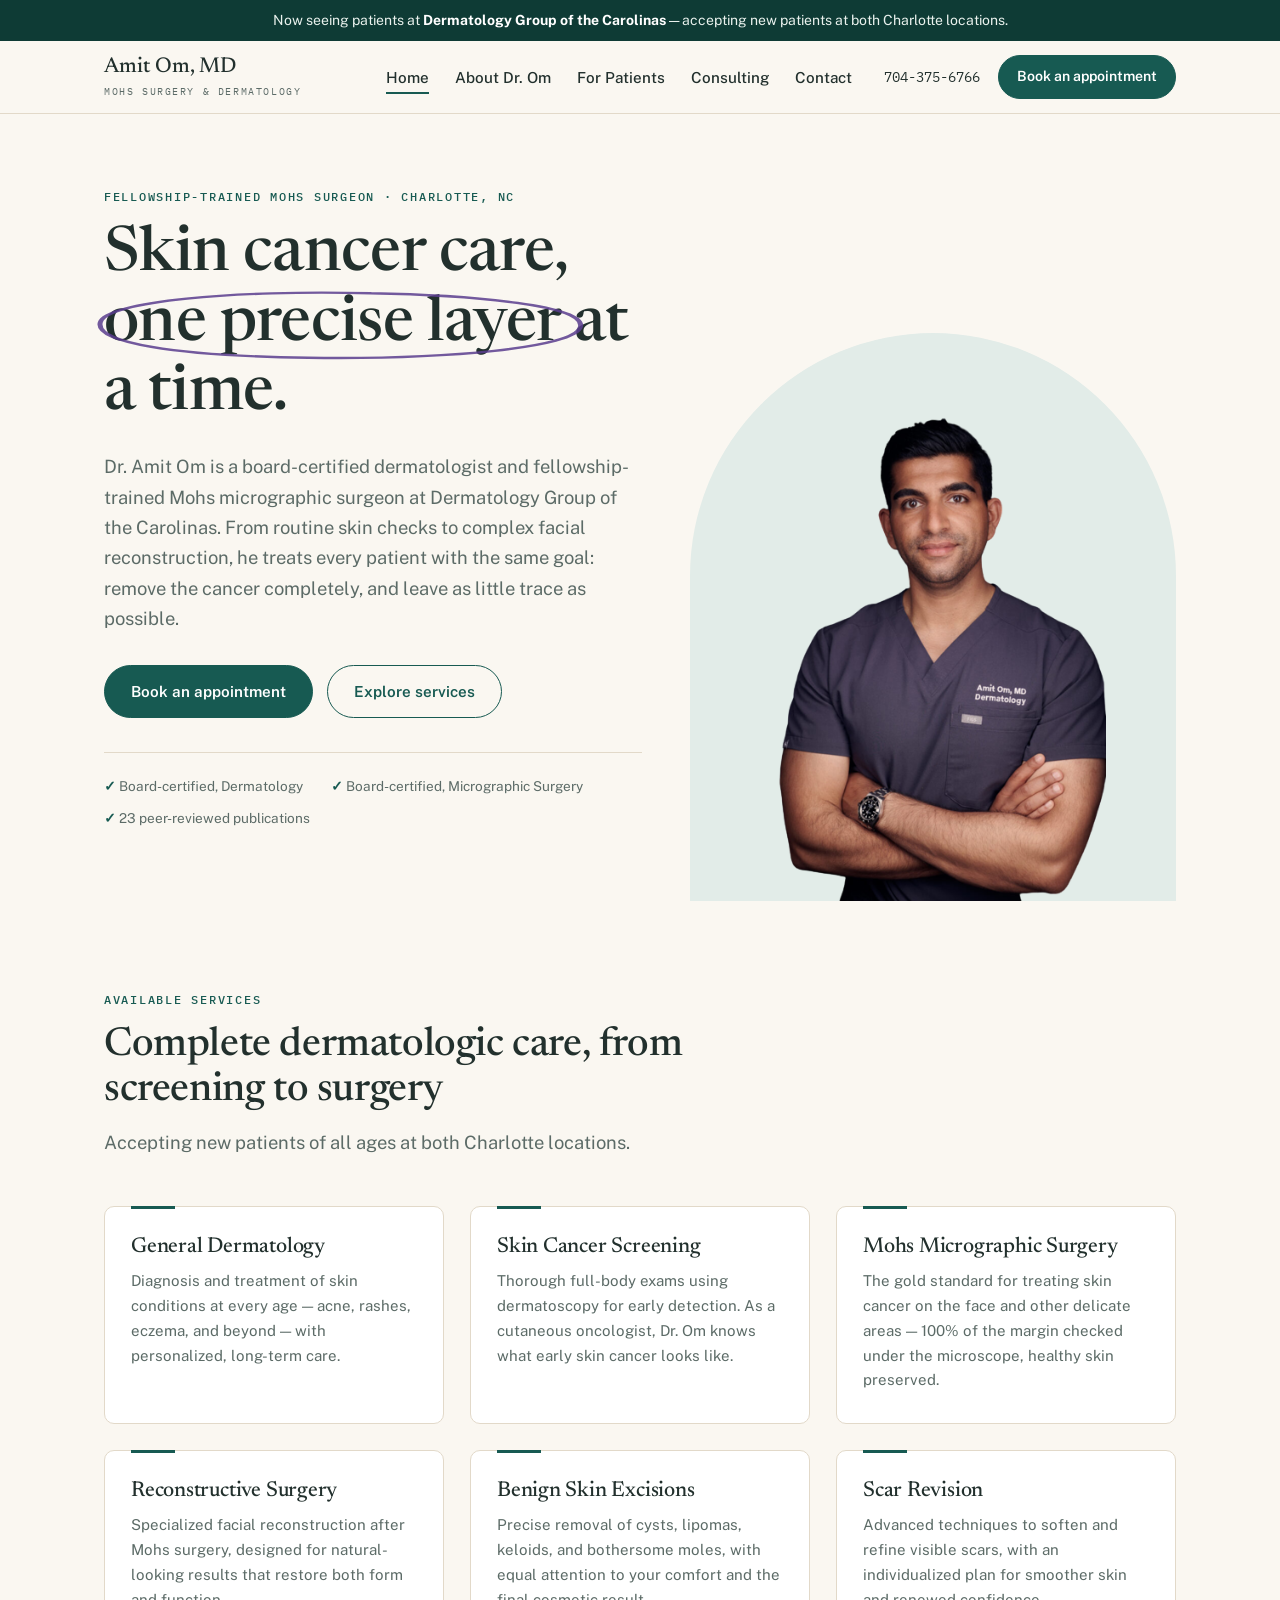
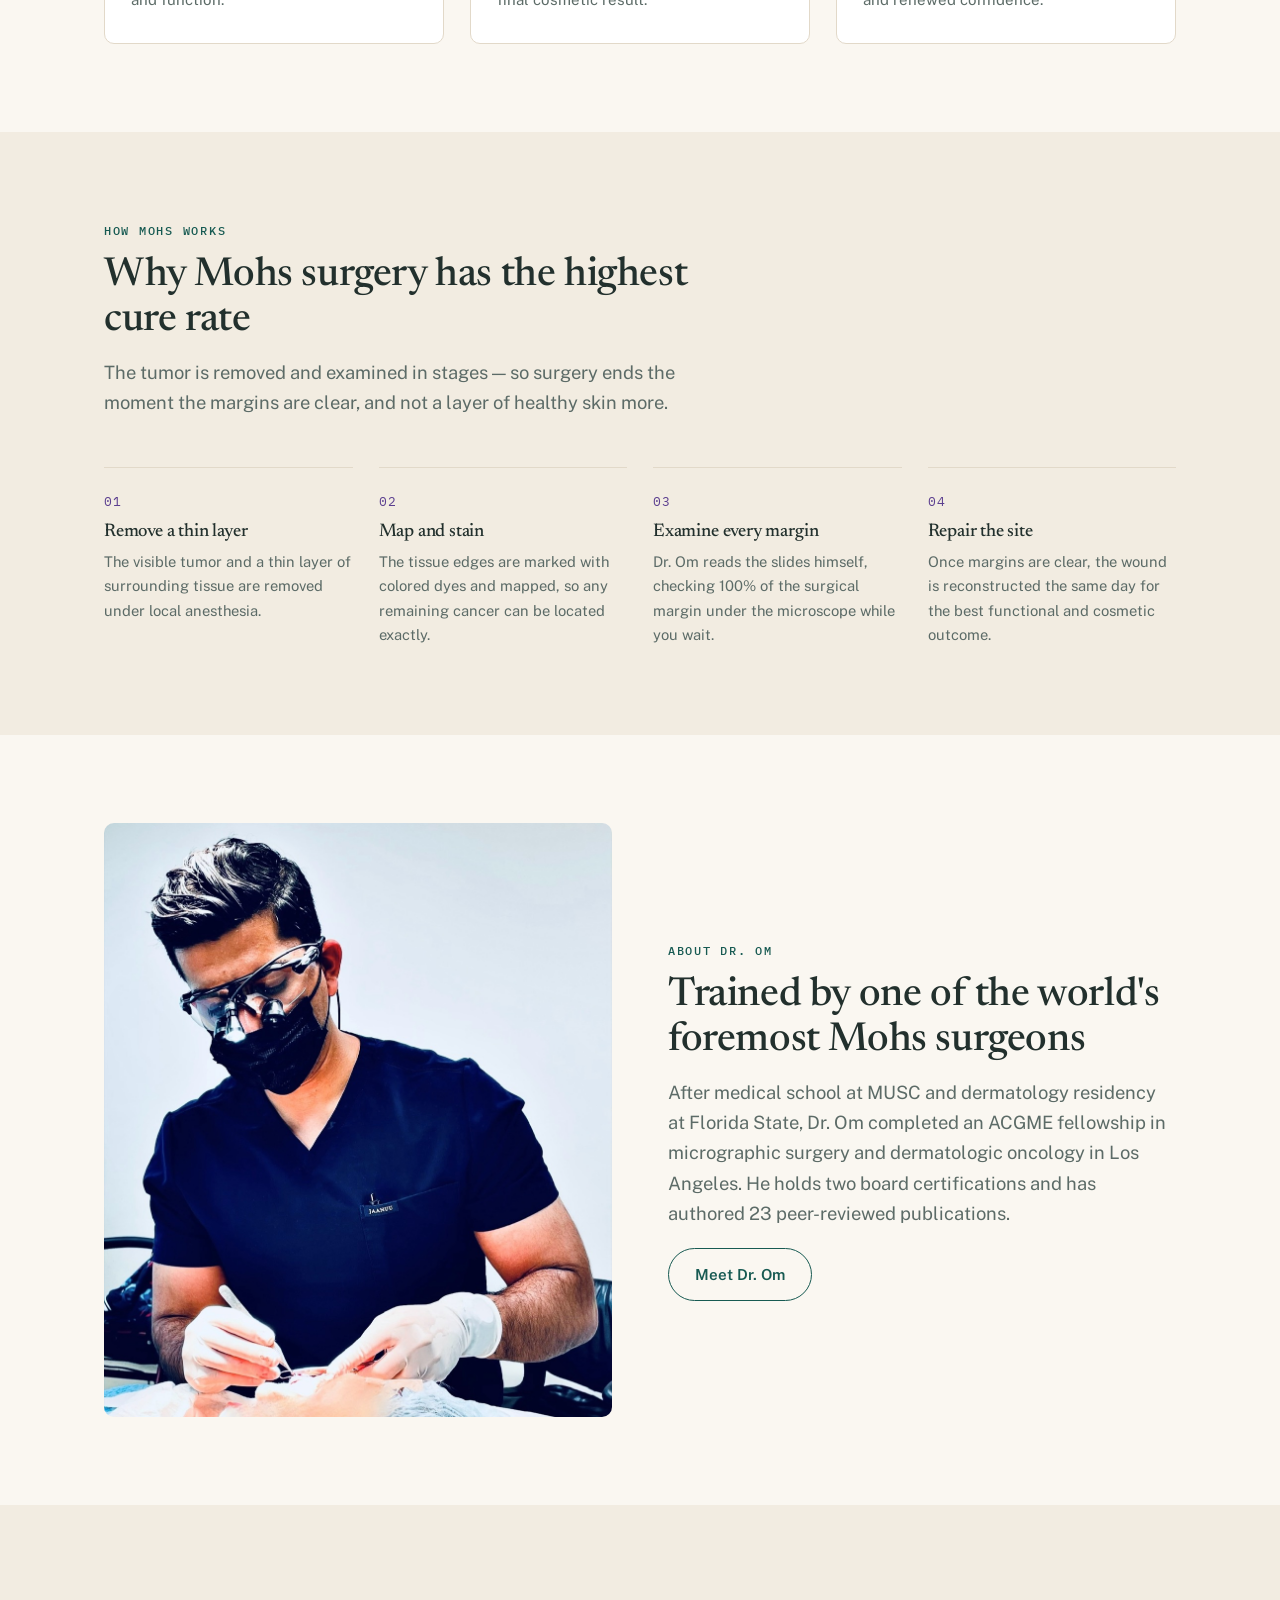
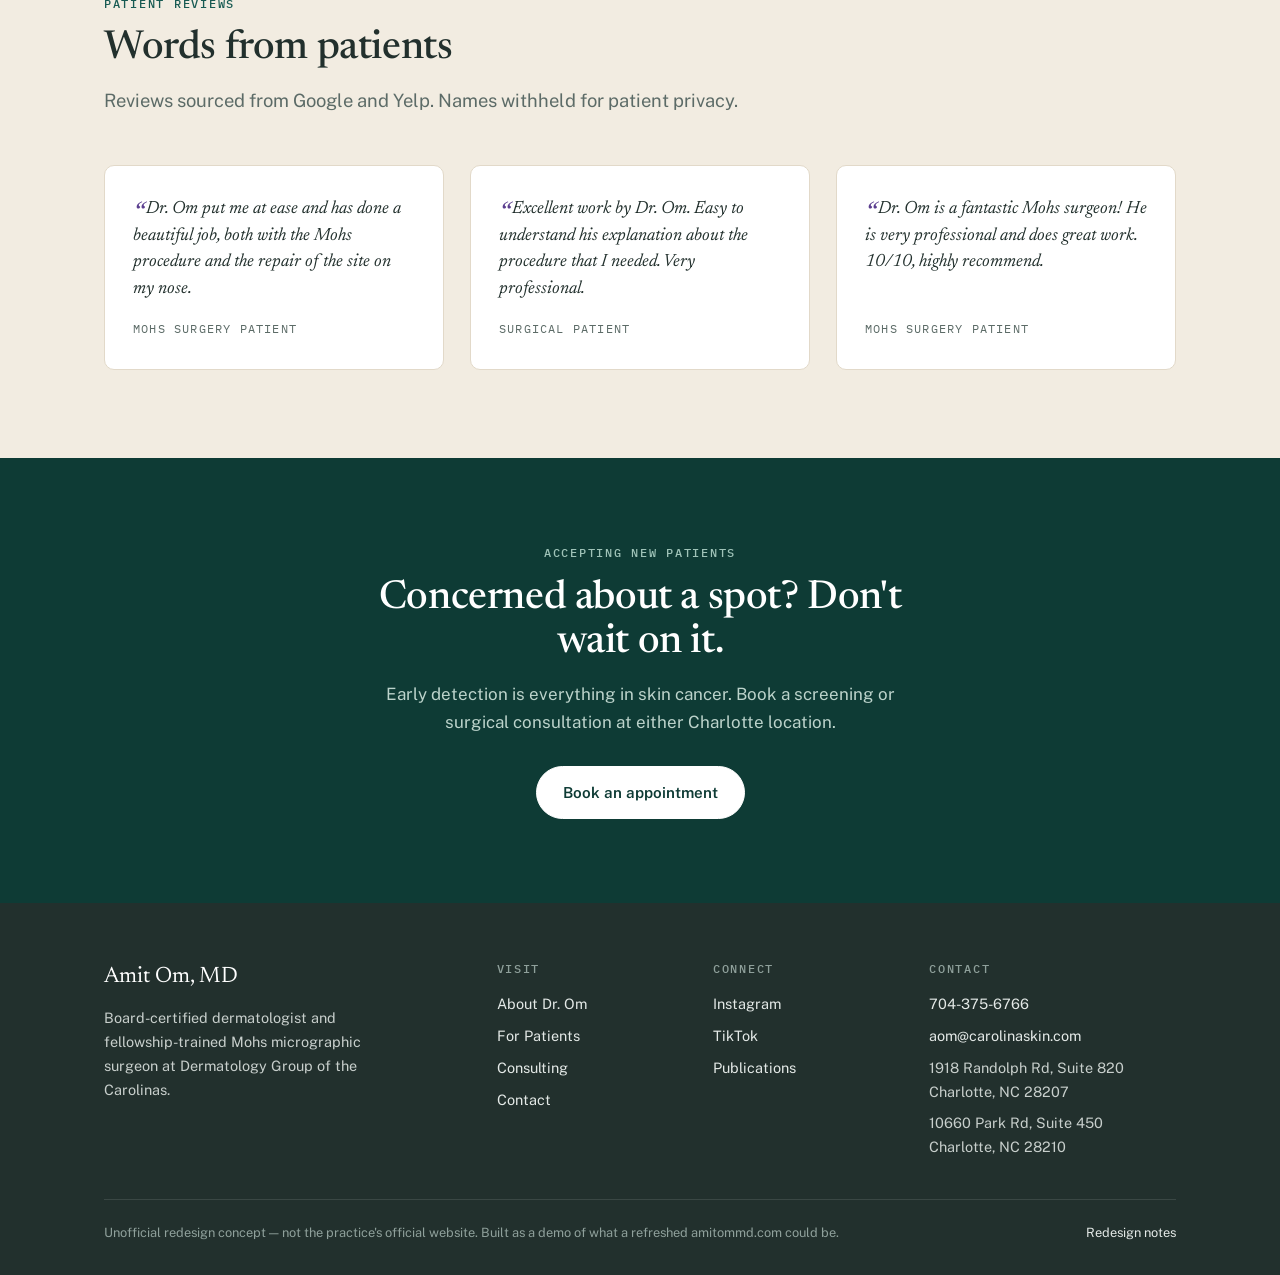
==== index.html @ 62d7ec20 "Redesign concept for amitommd.com — static site, audit, and style guide Co-Authored-By: Claude Fable" ====
<!doctype html>
<html lang="en">
<head>
<meta charset="utf-8">
<meta name="viewport" content="width=device-width, initial-scale=1">
<title>Amit Om, MD — Mohs Surgeon &amp; Dermatologist in Charlotte, NC</title>
<meta name="description" content="Dr. Amit Om is a board-certified dermatologist and fellowship-trained Mohs micrographic surgeon at Dermatology Group of the Carolinas in Charlotte, NC. Skin cancer surgery, screenings, and general dermatology.">
<meta property="og:title" content="Amit Om, MD — Mohs Surgeon &amp; Dermatologist in Charlotte, NC">
<meta property="og:description" content="Board-certified dermatologist and fellowship-trained Mohs surgeon. Accepting new patients in Charlotte, NC.">
<meta property="og:type" content="website">
<link rel="icon" href="img/favicon.svg" type="image/svg+xml">
<link rel="preconnect" href="https://fonts.googleapis.com">
<link rel="preconnect" href="https://fonts.gstatic.com" crossorigin>
<link href="https://fonts.googleapis.com/css2?family=Newsreader:ital,opsz,wght@0,6..72,400;0,6..72,500;1,6..72,400;1,6..72,500&family=Public+Sans:wght@400;500;600;700&family=IBM+Plex+Mono:wght@400;500&display=swap" rel="stylesheet">
<link rel="stylesheet" href="css/style.css">
</head>
<body>

<p class="announce">Now seeing patients at <strong>Dermatology Group of the Carolinas</strong> — accepting new patients at both Charlotte locations.</p>

<header class="site-header">
  <div class="wrap nav-bar">
    <a class="wordmark" href="index.html">
      <span class="name">Amit Om, MD</span>
      <span class="spec">Mohs Surgery &amp; Dermatology</span>
    </a>
    <button class="nav-toggle" aria-expanded="false" aria-label="Open menu">☰</button>
    <ul class="nav-links">
      <li><a href="index.html" aria-current="page">Home</a></li>
      <li><a href="about.html">About Dr. Om</a></li>
      <li><a href="for-patients.html">For Patients</a></li>
      <li><a href="consulting.html">Consulting</a></li>
      <li><a href="contact.html">Contact</a></li>
    </ul>
    <div class="nav-cta">
      <a class="nav-phone" href="tel:7043756766">704-375-6766</a>
      <a class="btn btn-solid btn-sm" href="contact.html">Book an appointment</a>
    </div>
  </div>
</header>

<main>

<section class="hero">
  <div class="wrap hero-grid">
    <div class="hero-copy">
      <span class="eyebrow">Fellowship-Trained Mohs Surgeon · Charlotte, NC</span>
      <h1>Skin cancer care,
        <span class="marker">one precise layer
          <svg viewBox="0 0 268 86" preserveAspectRatio="none" aria-hidden="true">
            <path d="M150,8 C205,10 262,22 259,45 C256,68 190,81 118,79 C48,77 7,62 10,40 C13,17 80,4 150,8"/>
          </svg>
        </span>
        at a time.</h1>
      <p class="lede">Dr. Amit Om is a board-certified dermatologist and fellowship-trained Mohs micrographic surgeon at Dermatology Group of the Carolinas. From routine skin checks to complex facial reconstruction, he treats every patient with the same goal: remove the cancer completely, and leave as little trace as possible.</p>
      <div class="hero-actions">
        <a class="btn btn-solid" href="contact.html">Book an appointment</a>
        <a class="btn btn-ghost" href="#services">Explore services</a>
      </div>
      <div class="trust-row">
        <span>Board-certified, Dermatology</span>
        <span>Board-certified, Micrographic Surgery</span>
        <span>23 peer-reviewed publications</span>
      </div>
    </div>
    <figure class="hero-figure">
      <img src="img/dr-om-portrait.png" alt="Dr. Amit Om in surgical scrubs, arms crossed" width="408" height="612" fetchpriority="high">
    </figure>
  </div>
</section>

<section class="section" id="services">
  <div class="wrap">
    <div class="section-head rv">
      <span class="eyebrow">Available Services</span>
      <h2>Complete dermatologic care, from screening to surgery</h2>
      <p class="lede">Accepting new patients of all ages at both Charlotte locations.</p>
    </div>
    <div class="svc-grid">
      <article class="svc rv">
        <h3>General Dermatology</h3>
        <p>Diagnosis and treatment of skin conditions at every age — acne, rashes, eczema, and beyond — with personalized, long-term care.</p>
      </article>
      <article class="svc rv">
        <h3>Skin Cancer Screening</h3>
        <p>Thorough full-body exams using dermatoscopy for early detection. As a cutaneous oncologist, Dr. Om knows what early skin cancer looks like.</p>
      </article>
      <article class="svc rv">
        <h3>Mohs Micrographic Surgery</h3>
        <p>The gold standard for treating skin cancer on the face and other delicate areas — 100% of the margin checked under the microscope, healthy skin preserved.</p>
      </article>
      <article class="svc rv">
        <h3>Reconstructive Surgery</h3>
        <p>Specialized facial reconstruction after Mohs surgery, designed for natural-looking results that restore both form and function.</p>
      </article>
      <article class="svc rv">
        <h3>Benign Skin Excisions</h3>
        <p>Precise removal of cysts, lipomas, keloids, and bothersome moles, with equal attention to your comfort and the final cosmetic result.</p>
      </article>
      <article class="svc rv">
        <h3>Scar Revision</h3>
        <p>Advanced techniques to soften and refine visible scars, with an individualized plan for smoother skin and renewed confidence.</p>
      </article>
    </div>
  </div>
</section>

<section class="section section-tint">
  <div class="wrap">
    <div class="section-head rv">
      <span class="eyebrow">How Mohs Works</span>
      <h2>Why Mohs surgery has the highest cure rate</h2>
      <p class="lede">The tumor is removed and examined in stages — so surgery ends the moment the margins are clear, and not a layer of healthy skin more.</p>
    </div>
    <div class="steps">
      <div class="step rv">
        <h3>Remove a thin layer</h3>
        <p>The visible tumor and a thin layer of surrounding tissue are removed under local anesthesia.</p>
      </div>
      <div class="step rv">
        <h3>Map and stain</h3>
        <p>The tissue edges are marked with colored dyes and mapped, so any remaining cancer can be located exactly.</p>
      </div>
      <div class="step rv">
        <h3>Examine every margin</h3>
        <p>Dr. Om reads the slides himself, checking 100% of the surgical margin under the microscope while you wait.</p>
      </div>
      <div class="step rv">
        <h3>Repair the site</h3>
        <p>Once margins are clear, the wound is reconstructed the same day for the best functional and cosmetic outcome.</p>
      </div>
    </div>
  </div>
</section>

<section class="section">
  <div class="wrap split">
    <img class="rv" src="img/dr-om-surgery.jpg" alt="Dr. Om performing Mohs surgery wearing surgical loupes" width="1027" height="1200" loading="lazy">
    <div class="rv">
      <span class="eyebrow">About Dr. Om</span>
      <h2>Trained by one of the world's foremost Mohs surgeons</h2>
      <p class="lede">After medical school at MUSC and dermatology residency at Florida State, Dr. Om completed an ACGME fellowship in micrographic surgery and dermatologic oncology in Los Angeles. He holds two board certifications and has authored 23 peer-reviewed publications.</p>
      <a class="btn btn-ghost" href="about.html">Meet Dr. Om</a>
    </div>
  </div>
</section>

<section class="section section-tint">
  <div class="wrap">
    <div class="section-head rv">
      <span class="eyebrow">Patient Reviews</span>
      <h2>Words from patients</h2>
      <p class="lede">Reviews sourced from Google and Yelp. Names withheld for patient privacy.</p>
    </div>
    <div class="quote-grid">
      <figure class="quote rv">
        <blockquote>Dr. Om put me at ease and has done a beautiful job, both with the Mohs procedure and the repair of the site on my nose.</blockquote>
        <cite>Mohs surgery patient</cite>
      </figure>
      <figure class="quote rv">
        <blockquote>Excellent work by Dr. Om. Easy to understand his explanation about the procedure that I needed. Very professional.</blockquote>
        <cite>Surgical patient</cite>
      </figure>
      <figure class="quote rv">
        <blockquote>Dr. Om is a fantastic Mohs surgeon! He is very professional and does great work. 10/10, highly recommend.</blockquote>
        <cite>Mohs surgery patient</cite>
      </figure>
    </div>
  </div>
</section>

<section class="cta-band">
  <span class="eyebrow" style="color:#9FC3B8">Accepting New Patients</span>
  <h2>Concerned about a spot? Don't wait on it.</h2>
  <p>Early detection is everything in skin cancer. Book a screening or surgical consultation at either Charlotte location.</p>
  <a class="btn" href="contact.html">Book an appointment</a>
</section>

</main>

<footer class="site-footer">
  <div class="wrap">
    <div class="footer-grid">
      <div>
        <p class="footer-word">Amit Om, MD</p>
        <p style="margin-top:10px; max-width:34ch;">Board-certified dermatologist and fellowship-trained Mohs micrographic surgeon at Dermatology Group of the Carolinas.</p>
      </div>
      <div>
        <h4>Visit</h4>
        <ul>
          <li><a href="about.html">About Dr. Om</a></li>
          <li><a href="for-patients.html">For Patients</a></li>
          <li><a href="consulting.html">Consulting</a></li>
          <li><a href="contact.html">Contact</a></li>
        </ul>
      </div>
      <div>
        <h4>Connect</h4>
        <ul>
          <li><a href="https://www.instagram.com/amitommd/" rel="noopener">Instagram</a></li>
          <li><a href="https://www.tiktok.com/@amitommd" rel="noopener">TikTok</a></li>
          <li><a href="https://pubmed.ncbi.nlm.nih.gov/?term=amit+om" rel="noopener">Publications</a></li>
        </ul>
      </div>
      <div>
        <h4>Contact</h4>
        <ul>
          <li><a href="tel:7043756766">704-375-6766</a></li>
          <li><a href="mailto:aom@carolinaskin.com">aom@carolinaskin.com</a></li>
          <li>1918 Randolph Rd, Suite 820<br>Charlotte, NC 28207</li>
          <li>10660 Park Rd, Suite 450<br>Charlotte, NC 28210</li>
        </ul>
      </div>
    </div>
    <div class="footer-note">
      <span>Unofficial redesign concept — not the practice's official website. Built as a demo of what a refreshed amitommd.com could be.</span>
      <span><a href="audit.html">Redesign notes</a></span>
    </div>
  </div>
</footer>

<script src="js/main.js"></script>
</body>
</html>
---- css/style.css ----
/* ============================================================
   Amit Om, MD — redesign concept
   Palette: ivory paper, deep teal, ink, gentian-violet marker
   Type: Newsreader (display) · Public Sans (body) · IBM Plex Mono (labels)
   ============================================================ */

:root {
  --paper: #FAF7F1;
  --paper-2: #F2ECE1;
  --ink: #22302D;
  --ink-2: #5C6B67;
  --teal: #175A52;
  --teal-deep: #0E3B35;
  --teal-tint: #E2ECE8;
  --violet: #5B3E8F;
  --line: #E2D9C9;
  --white: #FFFFFF;
  --display: "Newsreader", Georgia, serif;
  --body: "Public Sans", -apple-system, "Segoe UI", sans-serif;
  --mono: "IBM Plex Mono", ui-monospace, monospace;
  --wrap: 1120px;
  --radius: 10px;
}

* { margin: 0; padding: 0; box-sizing: border-box; }
html { scroll-behavior: smooth; }
@media (prefers-reduced-motion: reduce) {
  html { scroll-behavior: auto; }
  *, *::before, *::after { animation: none !important; transition: none !important; }
}

body {
  font-family: var(--body);
  font-size: 1.0625rem;
  line-height: 1.65;
  color: var(--ink);
  background: var(--paper);
  -webkit-font-smoothing: antialiased;
}

img { max-width: 100%; height: auto; display: block; }
a { color: var(--teal); }
a:focus-visible, button:focus-visible, summary:focus-visible {
  outline: 2px solid var(--violet);
  outline-offset: 3px;
  border-radius: 2px;
}

.wrap { max-width: var(--wrap); margin: 0 auto; padding: 0 24px; }

/* ---------- type ---------- */
h1, h2, h3 { font-family: var(--display); font-weight: 500; line-height: 1.12; letter-spacing: -0.01em; }
h1 { font-size: clamp(2.4rem, 5.4vw, 3.9rem); }
h2 { font-size: clamp(1.8rem, 3.4vw, 2.5rem); }
h3 { font-size: 1.35rem; }

.eyebrow {
  font-family: var(--mono);
  font-size: 0.78rem;
  font-weight: 500;
  letter-spacing: 0.14em;
  text-transform: uppercase;
  color: var(--teal);
  display: block;
  margin-bottom: 14px;
}

.lede { font-size: 1.15rem; color: var(--ink-2); max-width: 58ch; }

/* ---------- announcement ---------- */
.announce {
  background: var(--teal-deep);
  color: #EAF2EE;
  text-align: center;
  font-size: 0.875rem;
  padding: 9px 20px;
}
.announce strong { color: #fff; }

/* ---------- header ---------- */
.site-header {
  position: sticky;
  top: 0;
  z-index: 50;
  background: rgba(250, 247, 241, 0.92);
  backdrop-filter: blur(8px);
  border-bottom: 1px solid var(--line);
}
.nav-bar {
  display: flex;
  align-items: center;
  gap: 32px;
  min-height: 72px;
}
.wordmark { text-decoration: none; color: var(--ink); line-height: 1.15; }
.wordmark .name { font-family: var(--display); font-size: 1.35rem; font-weight: 500; display: block; }
.wordmark .spec {
  font-family: var(--mono);
  font-size: 0.62rem;
  letter-spacing: 0.16em;
  text-transform: uppercase;
  color: var(--ink-2);
}
.nav-links { display: flex; gap: 26px; list-style: none; margin-left: auto; }
.nav-links a {
  text-decoration: none;
  color: var(--ink);
  font-size: 0.95rem;
  font-weight: 500;
  padding: 6px 0;
  border-bottom: 2px solid transparent;
}
.nav-links a:hover { border-bottom-color: var(--violet); }
.nav-links a[aria-current="page"] { border-bottom-color: var(--teal); }
.nav-cta { display: flex; align-items: center; gap: 18px; }
.nav-phone { font-family: var(--mono); font-size: 0.85rem; text-decoration: none; color: var(--ink); white-space: nowrap; }
.nav-toggle {
  display: none;
  background: none;
  border: 1px solid var(--line);
  border-radius: 8px;
  padding: 9px 11px;
  cursor: pointer;
  color: var(--ink);
}

/* ---------- buttons ---------- */
.btn {
  display: inline-block;
  font-family: var(--body);
  font-weight: 600;
  font-size: 0.95rem;
  text-decoration: none;
  border-radius: 999px;
  padding: 13px 26px;
  border: 1.5px solid var(--teal);
  transition: background-color 160ms ease, color 160ms ease;
}
.btn-solid { background: var(--teal); color: #fff; }
.btn-solid:hover { background: var(--teal-deep); border-color: var(--teal-deep); }
.btn-ghost { color: var(--teal); background: transparent; }
.btn-ghost:hover { background: var(--teal-tint); }
.btn-sm { padding: 9px 18px; font-size: 0.88rem; }

/* ---------- hero ---------- */
.hero { padding: 72px 0 0; overflow: hidden; }
.hero-grid {
  display: grid;
  grid-template-columns: 1.05fr 0.95fr;
  gap: 48px;
  align-items: end;
}
.hero-copy { padding-bottom: 72px; }
.hero-copy .lede { margin: 22px 0 30px; }
.hero-actions { display: flex; gap: 14px; flex-wrap: wrap; align-items: center; }

.marker { position: relative; white-space: nowrap; }
.marker svg {
  position: absolute;
  inset: -12% -5%;
  width: 110%;
  height: 124%;
  overflow: visible;
  pointer-events: none;
}
.marker path {
  fill: none;
  stroke: var(--violet);
  stroke-width: 2.6;
  stroke-linecap: round;
  opacity: 0.85;
  stroke-dasharray: 1000;
  stroke-dashoffset: 1000;
  animation: draw 1.1s ease-out 0.5s forwards;
}
@keyframes draw { to { stroke-dashoffset: 0; } }
@media (prefers-reduced-motion: reduce) { .marker path { stroke-dashoffset: 0; } }

.hero-figure {
  position: relative;
  align-self: end;
  background: var(--teal-tint);
  border-radius: 999px 999px 0 0;
  padding: 48px 36px 0;
}
.hero-figure img { margin: 0 auto; max-height: 520px; width: auto; }

.trust-row {
  display: flex;
  flex-wrap: wrap;
  gap: 10px 28px;
  margin-top: 34px;
  padding-top: 22px;
  border-top: 1px solid var(--line);
  font-size: 0.85rem;
  color: var(--ink-2);
}
.trust-row span::before { content: "✓ "; color: var(--teal); font-weight: 700; }

/* ---------- sections ---------- */
.section { padding: 88px 0; }
.section-tint { background: var(--paper-2); }
.section-head { max-width: 640px; margin-bottom: 48px; }
.section-head .lede { margin-top: 14px; }

/* ---------- service cards ---------- */
.svc-grid {
  display: grid;
  grid-template-columns: repeat(3, 1fr);
  gap: 26px;
}
.svc {
  background: var(--white);
  border: 1px solid var(--line);
  border-radius: var(--radius);
  padding: 28px 26px 30px;
  position: relative;
}
.svc::before {
  content: "";
  position: absolute;
  top: -1px;
  left: 26px;
  width: 44px;
  height: 3px;
  background: var(--teal);
  transition: width 200ms ease, background-color 200ms ease;
}
.svc:hover::before { width: 76px; background: var(--violet); }
.svc h3 { margin-bottom: 10px; }
.svc p { font-size: 0.94rem; color: var(--ink-2); }

/* ---------- steps (Mohs process) ---------- */
.steps { display: grid; grid-template-columns: repeat(4, 1fr); gap: 26px; counter-reset: step; }
.step { counter-increment: step; border-top: 1px solid var(--line); padding-top: 18px; }
.step::before {
  content: "0" counter(step);
  font-family: var(--mono);
  font-size: 0.8rem;
  color: var(--violet);
  letter-spacing: 0.1em;
}
.step h3 { font-size: 1.15rem; margin: 8px 0 8px; }
.step p { font-size: 0.92rem; color: var(--ink-2); }

/* ---------- case strip ---------- */
.case-strip { display: grid; grid-template-columns: repeat(3, 1fr); gap: 22px; }
.case-strip figure img { border-radius: var(--radius); width: 100%; aspect-ratio: 1; object-fit: cover; }
.case-strip figcaption {
  font-family: var(--mono);
  font-size: 0.75rem;
  letter-spacing: 0.08em;
  text-transform: uppercase;
  color: var(--ink-2);
  margin-top: 10px;
}
.case-strip figcaption b { color: var(--violet); font-weight: 500; }

/* graphic-content veil */
.veil { position: relative; }
.veil .case-strip { filter: blur(18px); transition: filter 300ms ease; }
.veil.revealed .case-strip { filter: none; }
.veil-cover {
  position: absolute;
  inset: 0;
  display: flex;
  flex-direction: column;
  align-items: center;
  justify-content: center;
  gap: 14px;
  text-align: center;
  z-index: 2;
  padding: 20px;
}
.veil.revealed .veil-cover { display: none; }
.veil-cover p { font-size: 0.92rem; color: var(--ink-2); max-width: 44ch; }
.veil-cover button {
  font: 600 0.9rem var(--body);
  color: #fff;
  background: var(--teal);
  border: none;
  border-radius: 999px;
  padding: 12px 24px;
  cursor: pointer;
}
.veil-cover button:hover { background: var(--teal-deep); }

/* ---------- stats ---------- */
.stat-row { display: grid; grid-template-columns: repeat(4, 1fr); gap: 26px; }
.stat .num { font-family: var(--display); font-size: 2.9rem; color: var(--teal); line-height: 1; }
.stat .lbl { font-size: 0.88rem; color: var(--ink-2); margin-top: 6px; }

/* ---------- testimonials ---------- */
.quote-grid { display: grid; grid-template-columns: repeat(3, 1fr); gap: 26px; }
.quote {
  background: var(--white);
  border: 1px solid var(--line);
  border-radius: var(--radius);
  padding: 30px 28px;
  display: flex;
  flex-direction: column;
  gap: 16px;
}
.quote blockquote {
  font-family: var(--display);
  font-size: 1.12rem;
  font-style: italic;
  line-height: 1.5;
}
.quote blockquote::before { content: "“"; color: var(--violet); font-size: 1.6em; line-height: 0; vertical-align: -0.28em; margin-right: 2px; }
.quote cite {
  font-style: normal;
  font-family: var(--mono);
  font-size: 0.75rem;
  letter-spacing: 0.1em;
  text-transform: uppercase;
  color: var(--ink-2);
  margin-top: auto;
}

/* ---------- timeline (education) ---------- */
.timeline { list-style: none; border-left: 2px solid var(--teal-tint); padding-left: 32px; display: grid; gap: 30px; }
.timeline li { position: relative; }
.timeline li::before {
  content: "";
  position: absolute;
  left: -39px;
  top: 8px;
  width: 12px;
  height: 12px;
  border-radius: 50%;
  background: var(--teal);
  border: 2.5px solid var(--paper);
}
.timeline .when {
  font-family: var(--mono);
  font-size: 0.75rem;
  letter-spacing: 0.12em;
  text-transform: uppercase;
  color: var(--violet);
}
.timeline h3 { margin: 4px 0 4px; }
.timeline p { font-size: 0.94rem; color: var(--ink-2); }

/* ---------- logo / badge rows ---------- */
.badge-row { display: flex; flex-wrap: wrap; gap: 36px; align-items: center; }
.badge-row img { height: 130px; width: auto; }
.logo-row { display: flex; flex-wrap: wrap; gap: 48px; align-items: center; }
.logo-row img { height: 64px; width: auto; filter: grayscale(35%); opacity: 0.85; }

/* ---------- split layout ---------- */
.split { display: grid; grid-template-columns: 1fr 1fr; gap: 56px; align-items: center; }
.split img { border-radius: var(--radius); }
.split .lede { margin: 14px 0 18px; }

/* ---------- product cards ---------- */
.prod-grid { display: grid; grid-template-columns: repeat(4, 1fr); gap: 26px; }
.prod {
  background: var(--white);
  border: 1px solid var(--line);
  border-radius: var(--radius);
  padding: 22px;
  text-align: center;
  text-decoration: none;
  color: var(--ink);
  transition: border-color 160ms ease;
}
.prod:hover { border-color: var(--teal); }
.prod img { height: 150px; width: auto; margin: 0 auto 16px; object-fit: contain; }
.prod h3 { font-size: 1.05rem; }
.prod span { font-size: 0.82rem; color: var(--teal); font-weight: 600; }

/* ---------- FAQ ---------- */
.faq { max-width: 780px; }
.faq details { border-bottom: 1px solid var(--line); }
.faq summary {
  cursor: pointer;
  list-style: none;
  display: flex;
  justify-content: space-between;
  align-items: center;
  gap: 20px;
  padding: 20px 4px;
  font-family: var(--display);
  font-size: 1.2rem;
  font-weight: 500;
}
.faq summary::-webkit-details-marker { display: none; }
.faq summary::after { content: "+"; font-family: var(--mono); color: var(--violet); font-size: 1.3rem; flex-shrink: 0; }
.faq details[open] summary::after { content: "–"; }
.faq details p { padding: 0 4px 22px; color: var(--ink-2); max-width: 66ch; }

/* ---------- contact ---------- */
.loc-grid { display: grid; grid-template-columns: 1fr 1fr; gap: 26px; }
.loc {
  background: var(--white);
  border: 1px solid var(--line);
  border-radius: var(--radius);
  overflow: hidden;
}
.loc iframe { width: 100%; height: 260px; border: 0; display: block; }
.loc-body { padding: 24px 26px 28px; }
.loc-body h3 { margin-bottom: 8px; }
.loc-body p { font-size: 0.95rem; color: var(--ink-2); }
.loc-body .btn { margin-top: 16px; }

.contact-lines { display: grid; gap: 8px; margin: 22px 0 26px; }
.contact-lines a {
  font-family: var(--mono);
  font-size: 1rem;
  text-decoration: none;
  color: var(--ink);
}
.contact-lines a:hover { color: var(--teal); }
.contact-lines .tag { font-family: var(--body); font-size: 0.8rem; color: var(--ink-2); display: block; }

/* ---------- CTA band ---------- */
.cta-band { background: var(--teal-deep); color: #EAF2EE; text-align: center; padding: 84px 24px; }
.cta-band h2 { color: #fff; max-width: 22ch; margin: 0 auto 14px; }
.cta-band p { color: #BCD3CB; max-width: 52ch; margin: 0 auto 30px; }
.cta-band .btn { border-color: #fff; color: var(--teal-deep); background: #fff; }
.cta-band .btn:hover { background: var(--paper); }

/* ---------- footer ---------- */
.site-footer { background: var(--ink); color: #C8CFCC; font-size: 0.9rem; padding: 56px 0 32px; }
.footer-grid { display: grid; grid-template-columns: 2fr 1fr 1fr 1.4fr; gap: 40px; margin-bottom: 40px; }
.site-footer h4 {
  font-family: var(--mono);
  font-size: 0.72rem;
  font-weight: 500;
  letter-spacing: 0.15em;
  text-transform: uppercase;
  color: #8FA09B;
  margin-bottom: 14px;
}
.site-footer a { color: #E4E9E7; text-decoration: none; }
.site-footer a:hover { text-decoration: underline; }
.site-footer ul { list-style: none; display: grid; gap: 8px; }
.footer-word { font-family: var(--display); font-size: 1.4rem; color: #fff; }
.footer-note { border-top: 1px solid #3A4744; padding-top: 22px; font-size: 0.8rem; color: #8FA09B; display: flex; flex-wrap: wrap; gap: 8px 24px; justify-content: space-between; }

/* ---------- reveal on scroll ---------- */
.js .rv { opacity: 0; transform: translateY(18px); transition: opacity 550ms ease, transform 550ms ease; }
.js .rv.in { opacity: 1; transform: none; }
@media (prefers-reduced-motion: reduce) { .rv { opacity: 1; transform: none; } }

/* ---------- responsive ---------- */
@media (max-width: 940px) {
  .svc-grid, .quote-grid { grid-template-columns: repeat(2, 1fr); }
  .steps, .prod-grid { grid-template-columns: repeat(2, 1fr); gap: 30px; }
  .stat-row { grid-template-columns: repeat(2, 1fr); }
  .hero-grid, .split, .loc-grid { grid-template-columns: 1fr; }
  .hero-figure { max-width: 420px; }
  .footer-grid { grid-template-columns: 1fr 1fr; }
}
@media (max-width: 720px) {
  .nav-links, .nav-phone {
    display: none;
  }
  .nav-toggle { display: block; margin-left: auto; }
  .nav-open .nav-links {
    display: grid;
    position: absolute;
    top: 100%;
    left: 0;
    right: 0;
    background: var(--paper);
    border-bottom: 1px solid var(--line);
    padding: 18px 24px 24px;
    gap: 4px;
    margin: 0;
  }
  .svc-grid, .quote-grid, .case-strip { grid-template-columns: 1fr; }
  .section { padding: 64px 0; }
}
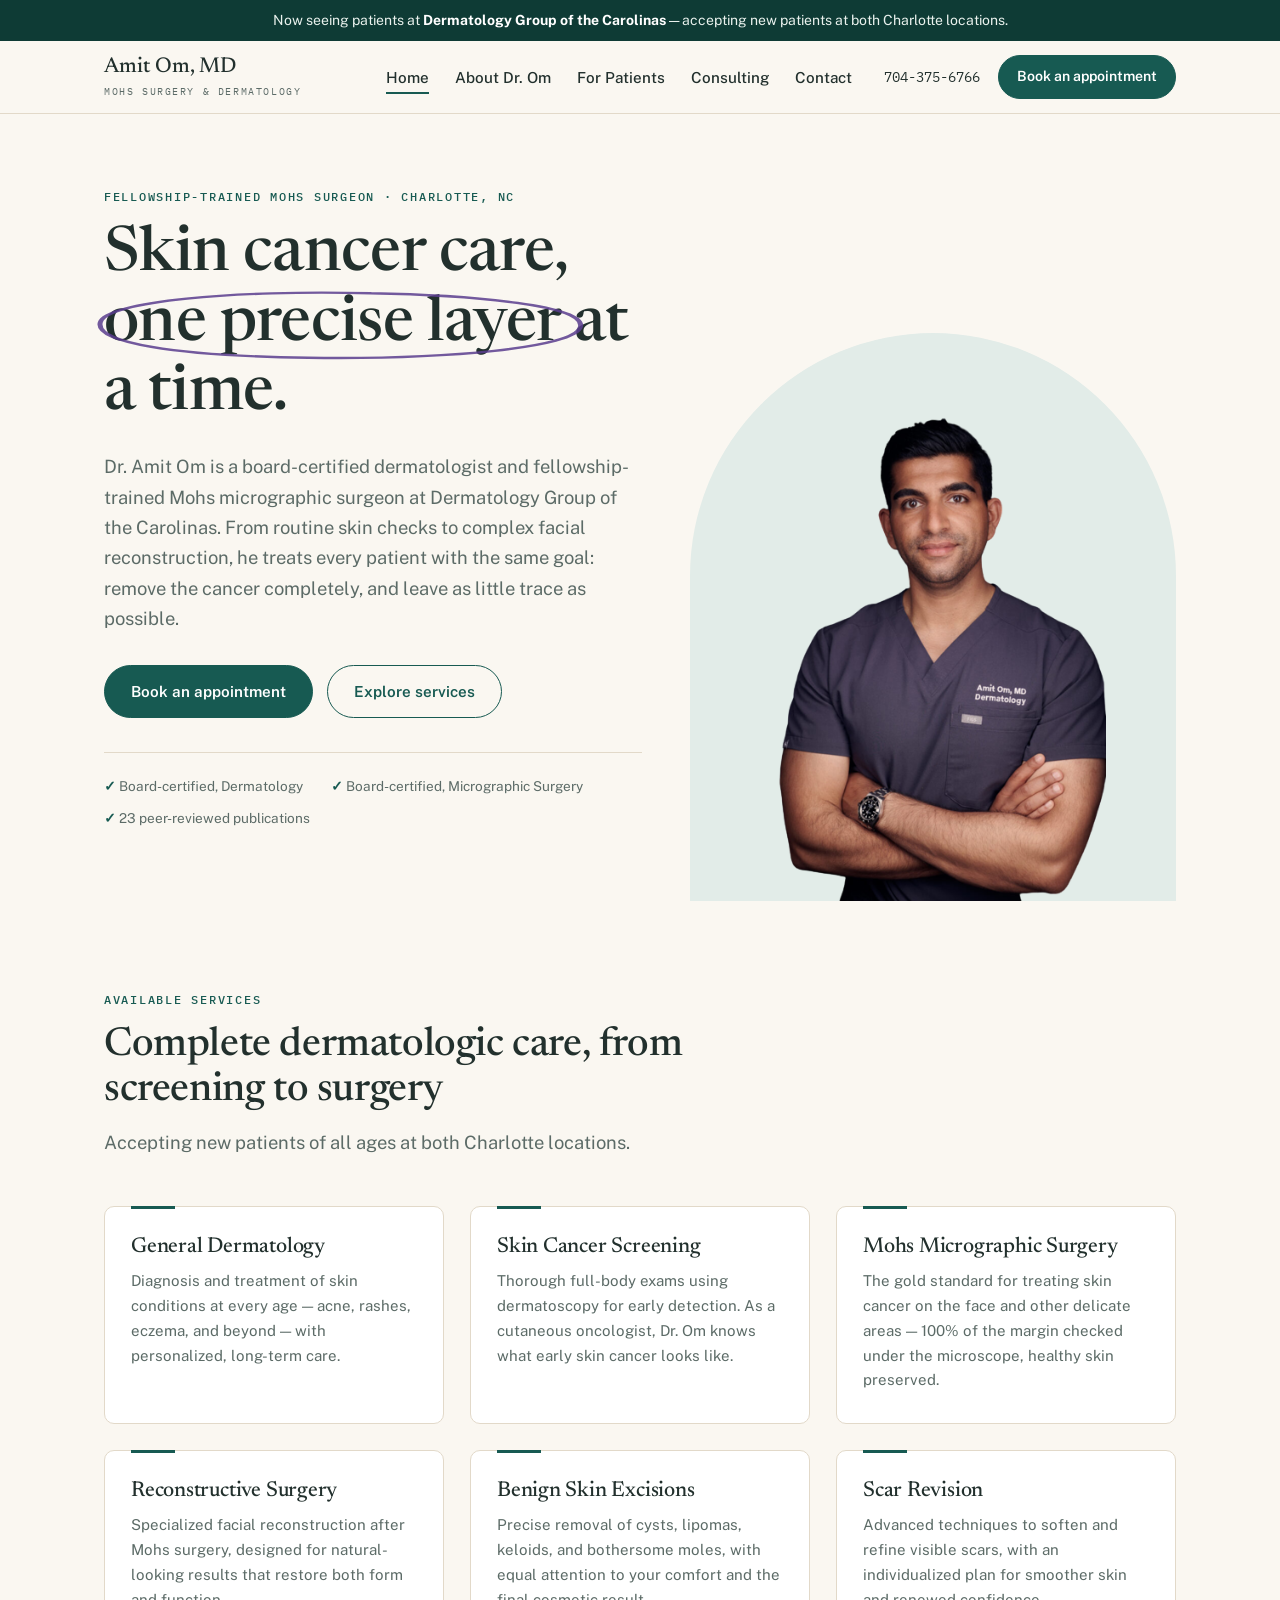
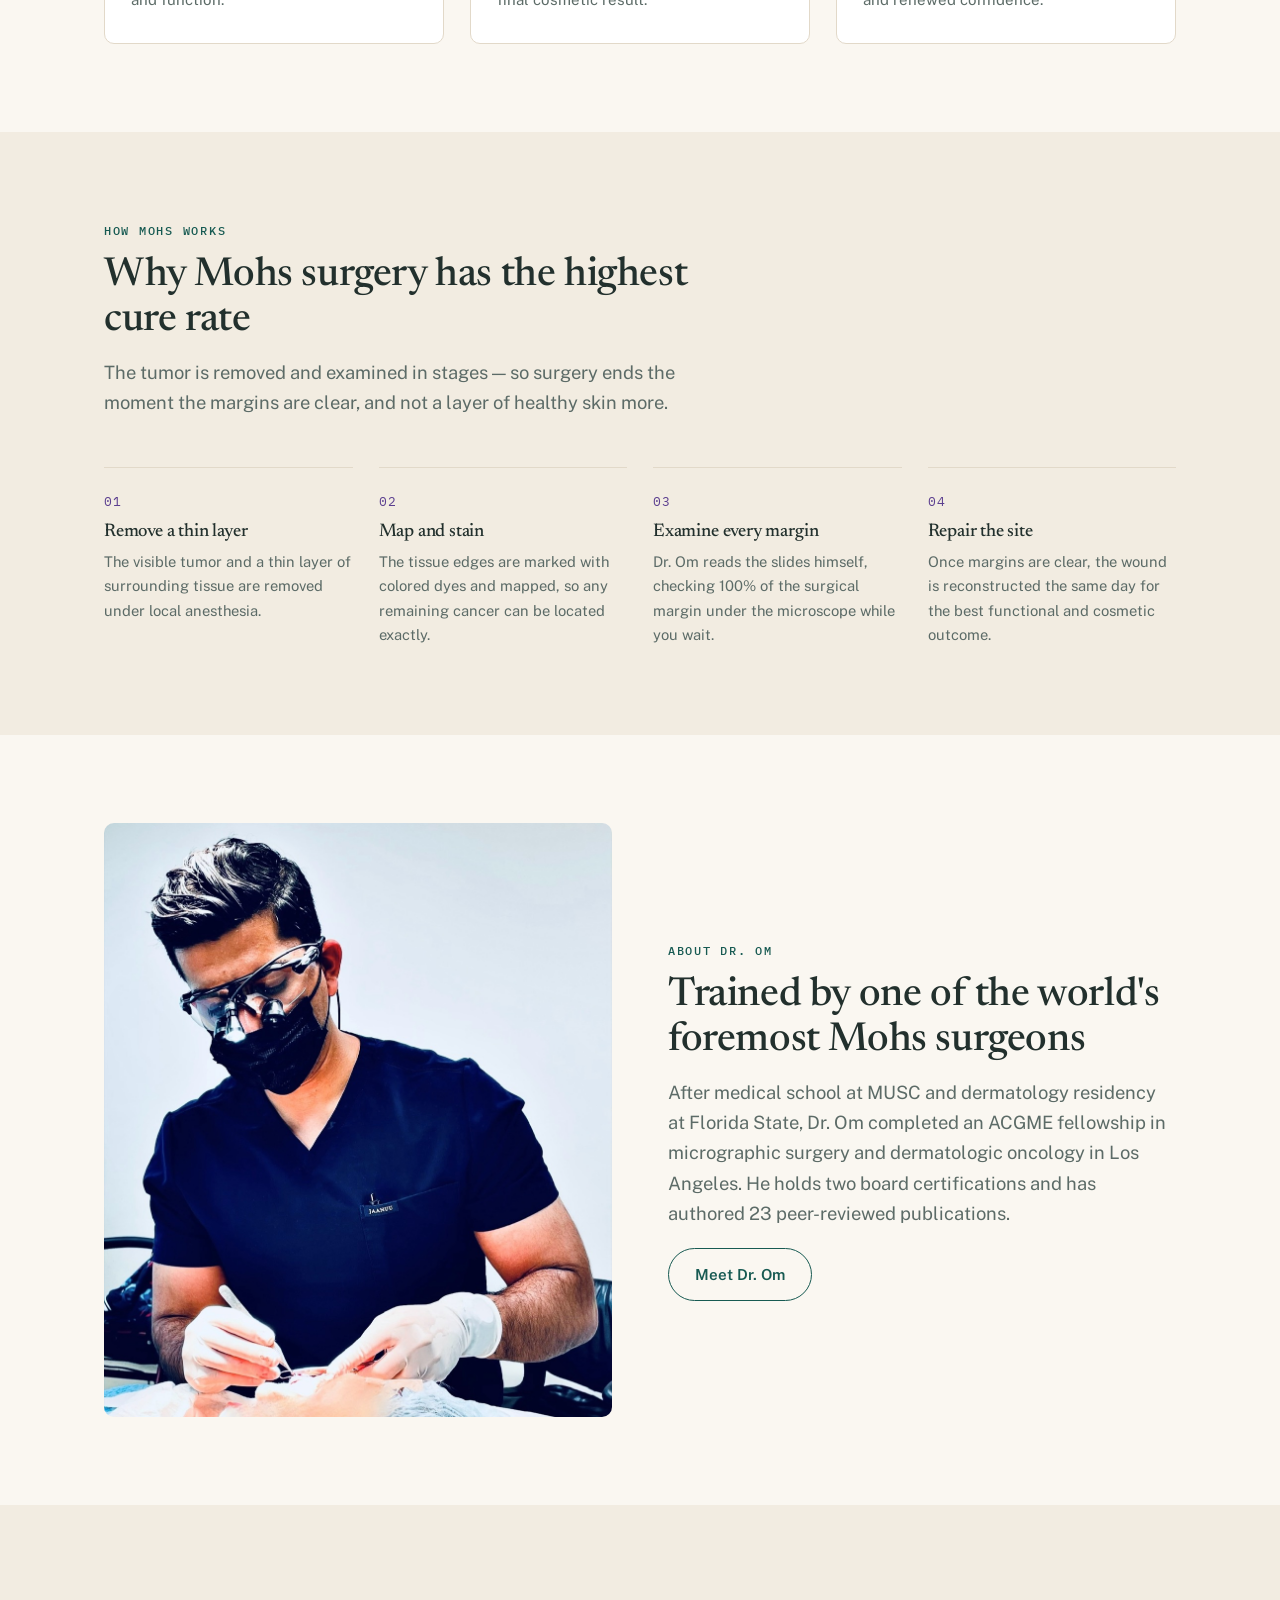
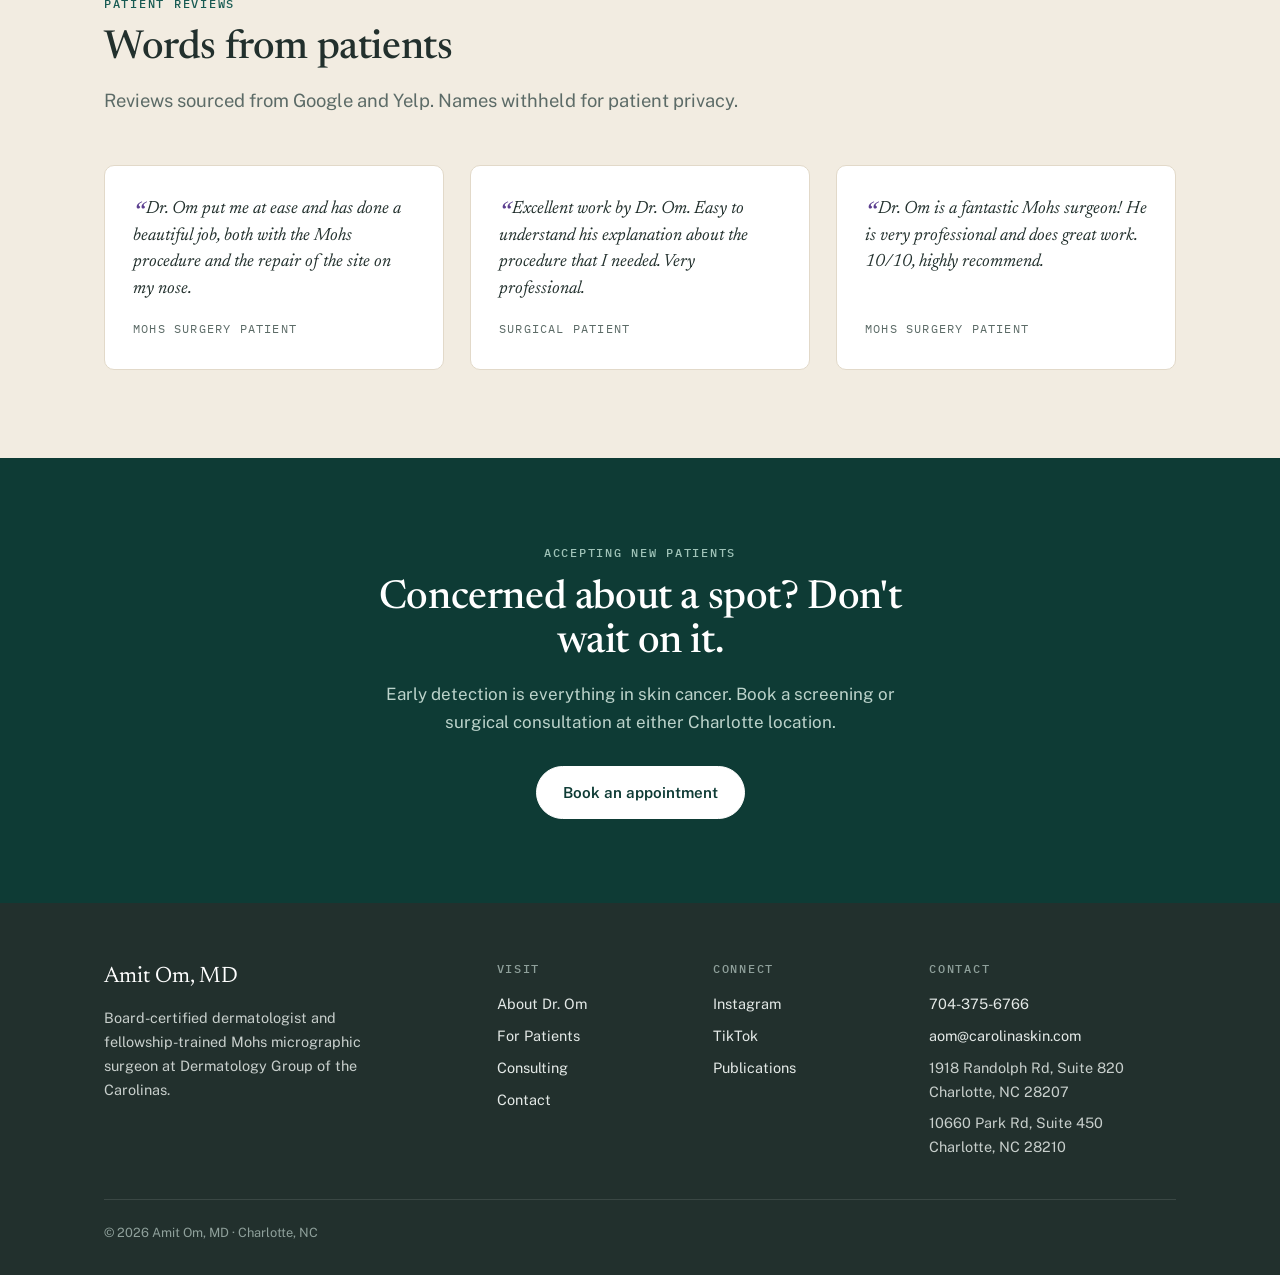
==== commit 2a4aa020: "Go live on amitommd.com: add CNAME, drop demo disclaimers Co-Authored-By: Claude Fable 5 <noreply@an" ====
--- a/index.html
+++ b/index.html
@@ -213,8 +213,7 @@
       </div>
     </div>
     <div class="footer-note">
-      <span>Unofficial redesign concept — not the practice's official website. Built as a demo of what a refreshed amitommd.com could be.</span>
-      <span><a href="audit.html">Redesign notes</a></span>
+      <span>&copy; 2026 Amit Om, MD &middot; Charlotte, NC</span>
     </div>
   </div>
 </footer>
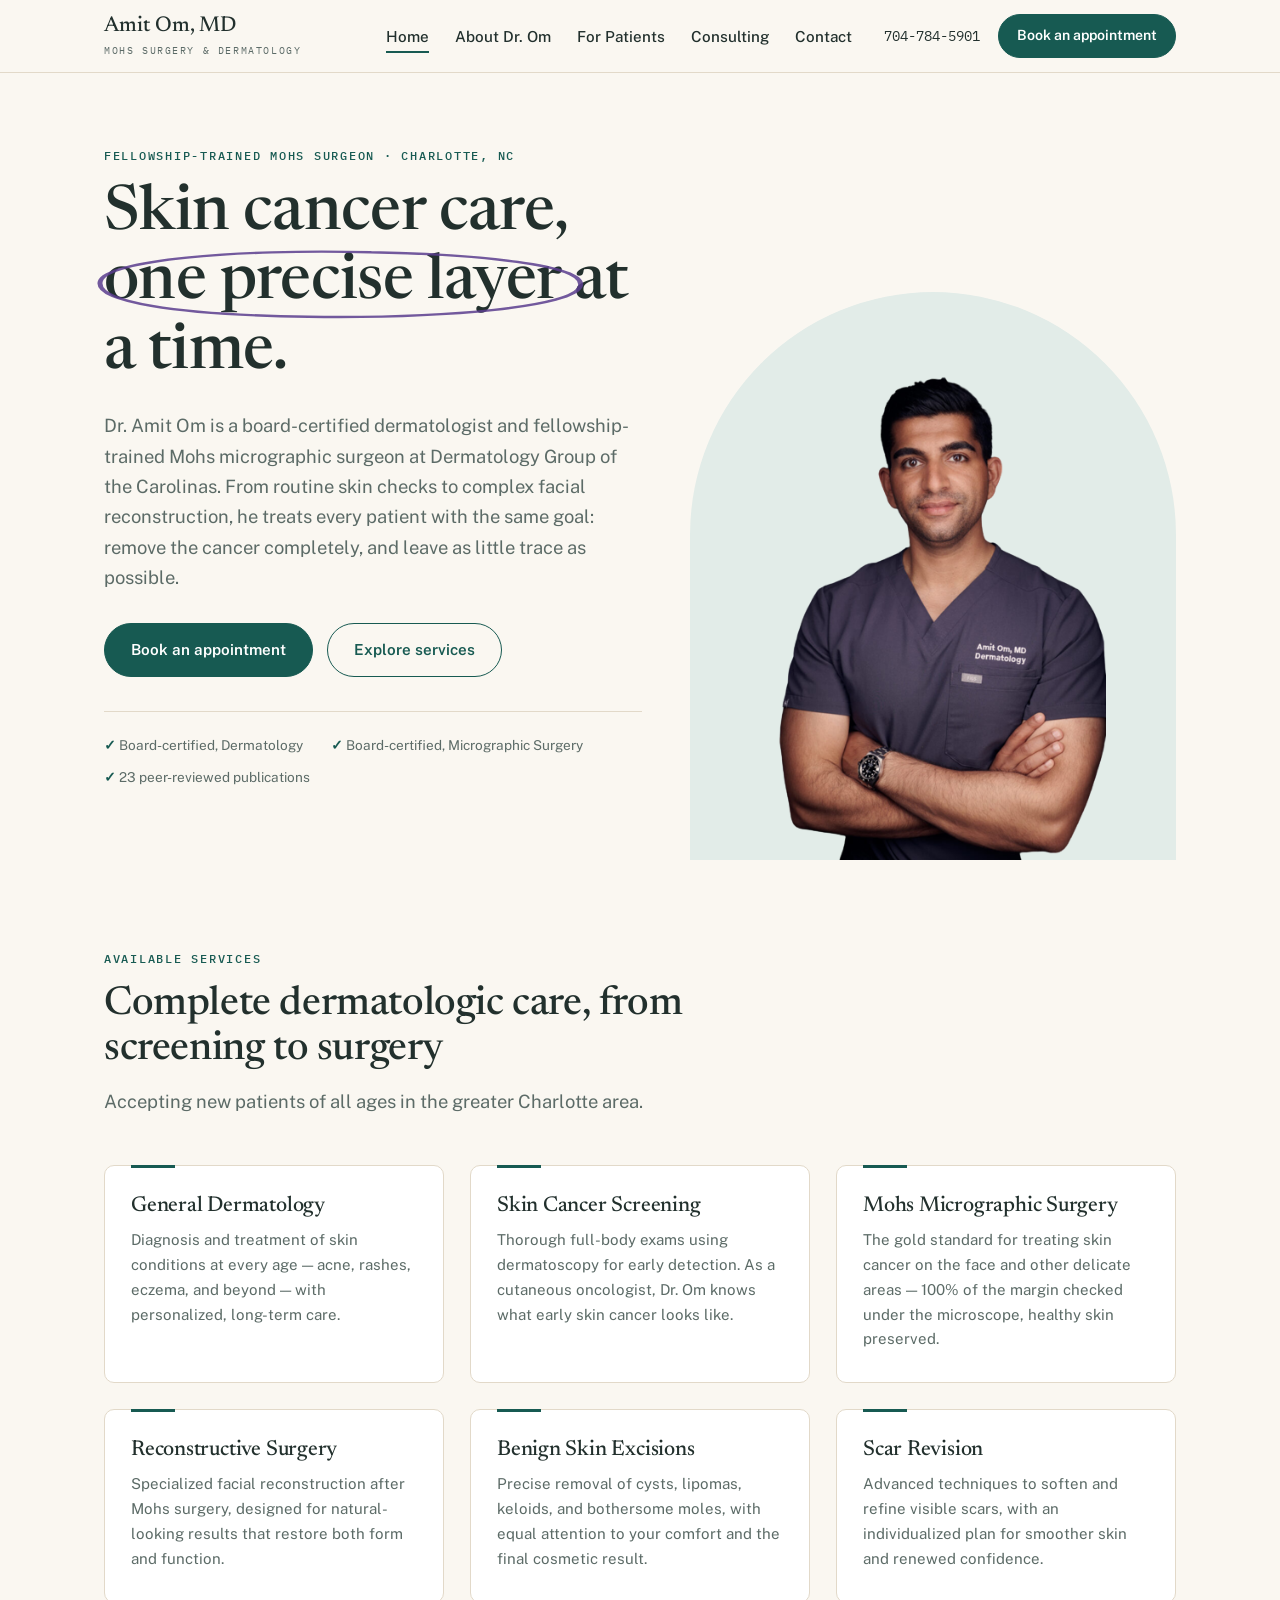
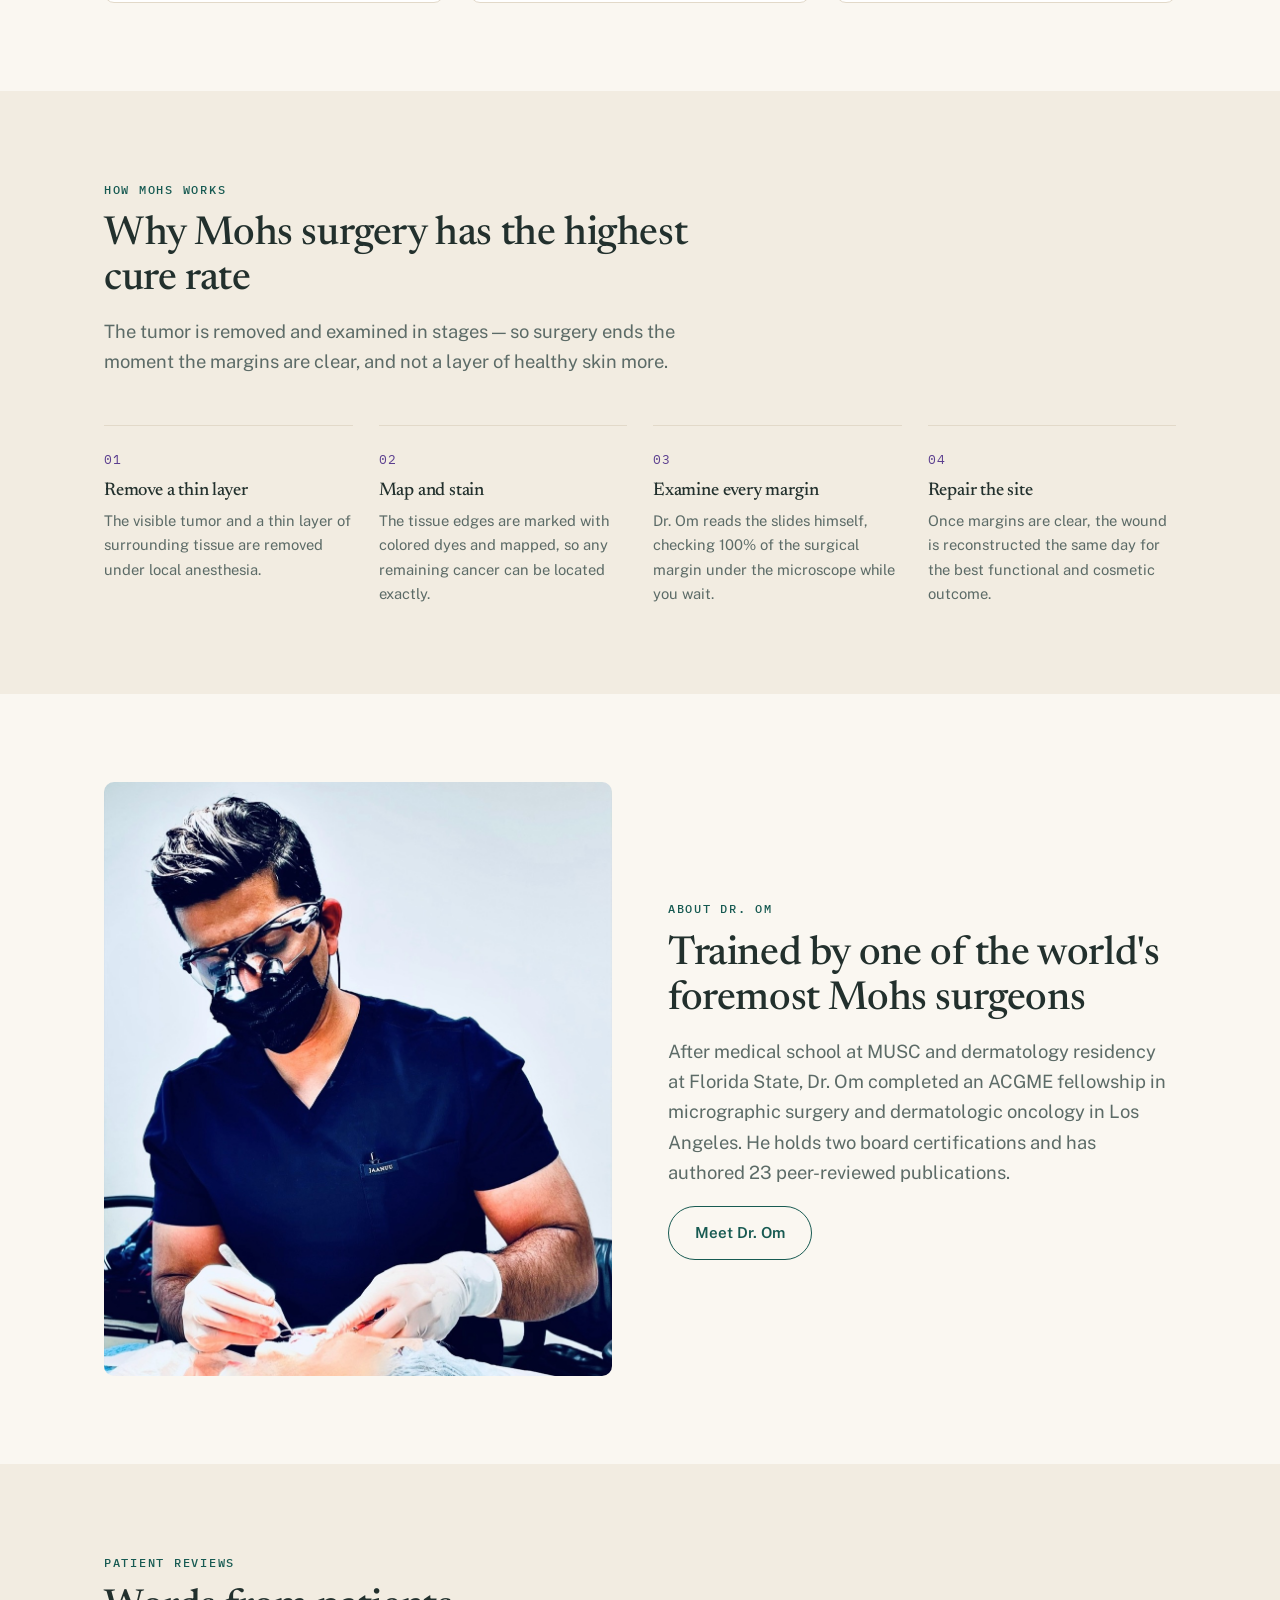
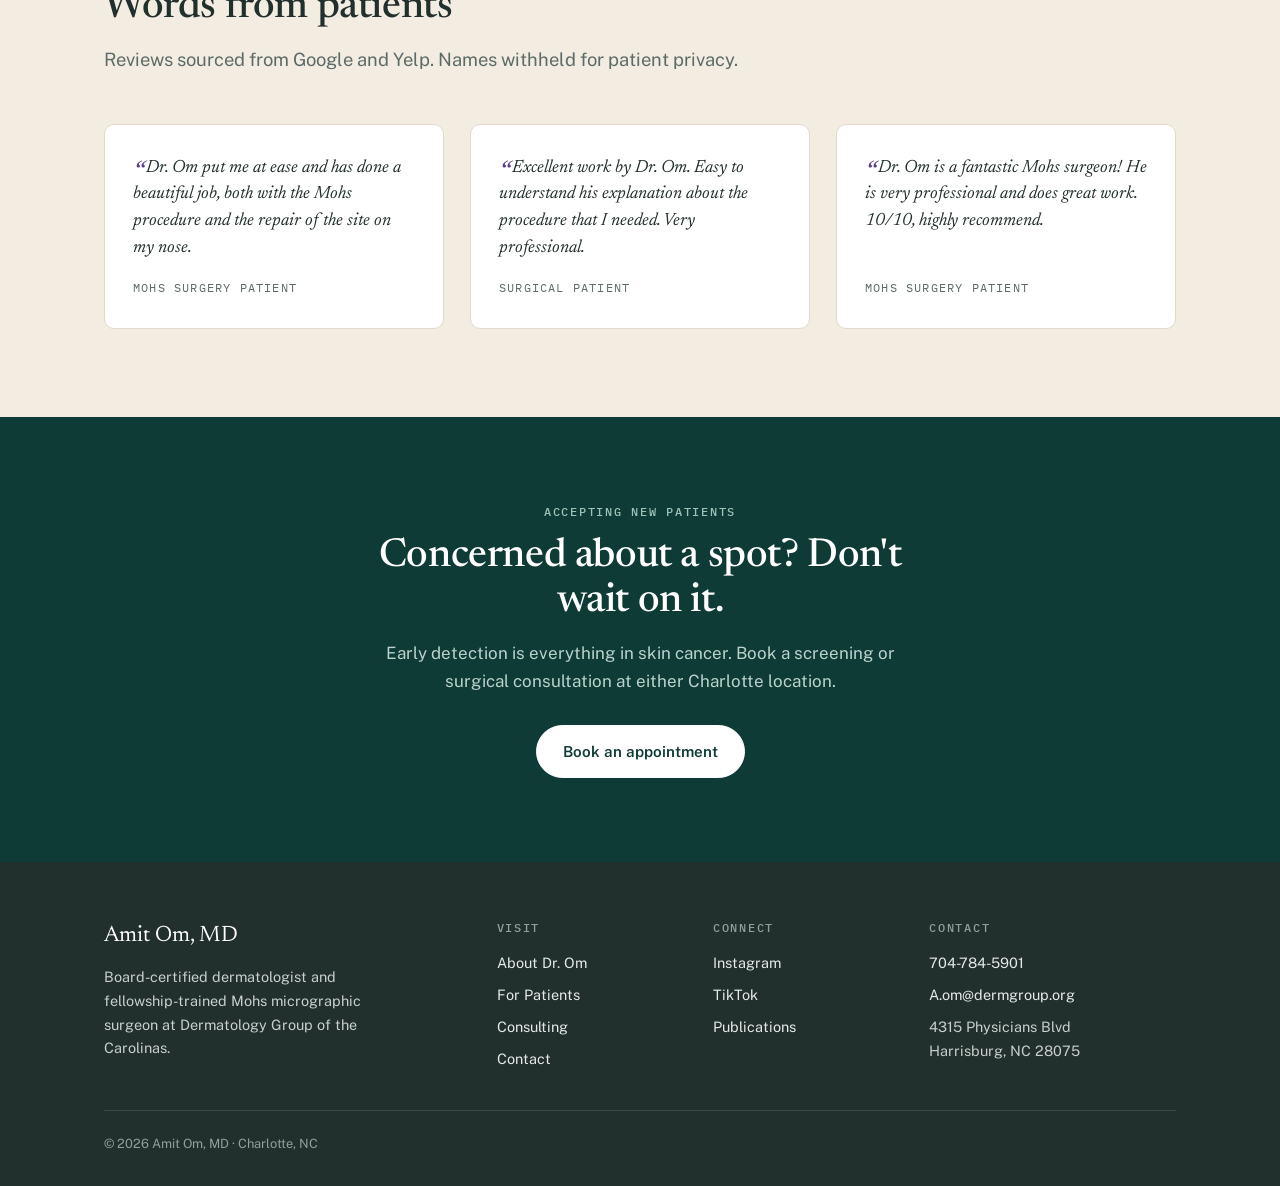
==== commit 480a0973: "Update contact info to Harrisburg office; remove announce banner; add sitemap, robots, 404 - Phone 7" ====
--- a/index.html
+++ b/index.html
@@ -16,7 +16,6 @@
 </head>
 <body>
 
-<p class="announce">Now seeing patients at <strong>Dermatology Group of the Carolinas</strong> — accepting new patients at both Charlotte locations.</p>
 
 <header class="site-header">
   <div class="wrap nav-bar">
@@ -33,7 +32,7 @@
       <li><a href="contact.html">Contact</a></li>
     </ul>
     <div class="nav-cta">
-      <a class="nav-phone" href="tel:7043756766">704-375-6766</a>
+      <a class="nav-phone" href="tel:7047845901">704-784-5901</a>
       <a class="btn btn-solid btn-sm" href="contact.html">Book an appointment</a>
     </div>
   </div>
@@ -74,7 +73,7 @@
     <div class="section-head rv">
       <span class="eyebrow">Available Services</span>
       <h2>Complete dermatologic care, from screening to surgery</h2>
-      <p class="lede">Accepting new patients of all ages at both Charlotte locations.</p>
+      <p class="lede">Accepting new patients of all ages in the greater Charlotte area.</p>
     </div>
     <div class="svc-grid">
       <article class="svc rv">
@@ -205,10 +204,9 @@
       <div>
         <h4>Contact</h4>
         <ul>
-          <li><a href="tel:7043756766">704-375-6766</a></li>
-          <li><a href="mailto:aom@carolinaskin.com">aom@carolinaskin.com</a></li>
-          <li>1918 Randolph Rd, Suite 820<br>Charlotte, NC 28207</li>
-          <li>10660 Park Rd, Suite 450<br>Charlotte, NC 28210</li>
+          <li><a href="tel:7047845901">704-784-5901</a></li>
+          <li><a href="mailto:A.om@dermgroup.org">A.om@dermgroup.org</a></li>
+          <li>4315 Physicians Blvd<br>Harrisburg, NC 28075</li>
         </ul>
       </div>
     </div>
--- a/css/style.css
+++ b/css/style.css
@@ -392,6 +392,8 @@
 
 /* ---------- contact ---------- */
 .loc-grid { display: grid; grid-template-columns: 1fr 1fr; gap: 26px; }
+.loc-grid-single { grid-template-columns: minmax(0, 640px); justify-content: center; }
+.loc-grid-single .loc iframe { height: 320px; }
 .loc {
   background: var(--white);
   border: 1px solid var(--line);
